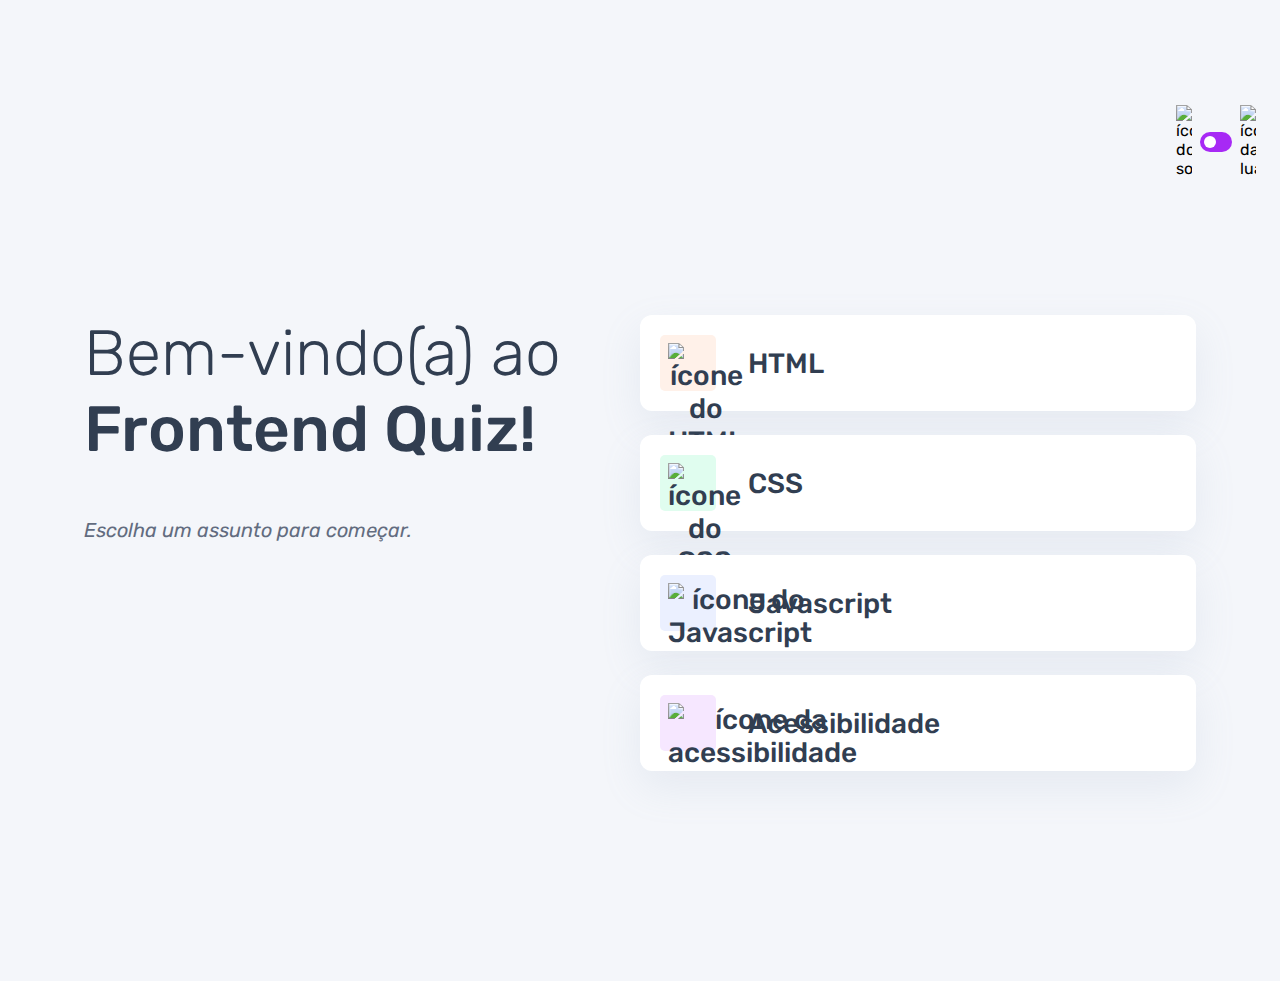
==== index.html @ 85b2d0f0 "primeiras adaptações da responsividade" ====
<!DOCTYPE html>
<html lang="pt-BR">
<head>
    <meta charset="UTF-8">
    <meta name="viewport" content="width=device-width, initial-scale=1.0">
    <link rel="preconnect" href="https://fonts.googleapis.com">
<link rel="preconnect" href="https://fonts.gstatic.com" crossorigin>
<link href="https://fonts.googleapis.com/css2?family=Rubik:ital,wght@0,300..900;1,300..900&display=swap" rel="stylesheet">
    <link rel="stylesheet" href="style.css">
    <title>Quiz App</title>
</head>
<body>
    <header>
        <div class="tema">
            <img src="./assets/images/icon-sun-dark.svg" alt="ícone do sol">
            <button>
                <div></div>
            </button>
            <img src="./assets/images/icon-moon-dark.svg" alt="ícone da lua">
        </div>
    </header>

    <main>
        <section class="boas_vindas">
            <h1>
                Bem-vindo(a) ao <br>
            <strong>Frontend Quiz!</strong>
            </h1>

            <p>Escolha um assunto para começar.</p>
        </section>

        <section class="assuntos">
            <button class="botao_html">
                <div>
                    <img src="./assets/images/icon-html.svg" alt="ícone do HTML">
                </div>
                HTML
            </button>

            <button class="botao_css">
                <div>
                    <img src="./assets/images/icon-css.svg" alt="ícone do CSS">
                </div>
                CSS
            </button>

            <button class="botao_javascript">
                <div>
                    <img src="./assets/images/icon-js.svg" alt="ícone do Javascript">
                </div>
                Javascript
            </button>

            <button class="botao_acessibilidade">
                <div>
                    <img src="./assets/images/icon-accessibility.svg" alt="ícone da acessibilidade">
                </div>
                Acessibilidade
            </button>
        </section>
    </main>
</body>
</html>
---- style.css ----
* {
    margin: 0;
    padding: 0;
    box-sizing: border-box;
    font-family: "Rubik", sans-serif;
    -webkit-font-smoothing: antialiased;
}

:root {
    --bg-color: #f4f6fa;
    --purple: #a729f5;
    --primary-text-color: #313e51;
    --secundary-text-color: #626c7f;
    --button-bg: #fff;
    --shadow: 0px 16px 40px 0px rgba(143, 160, 193, 0.14);
    --bg-html: #fff1e9;
    --bg-css: #e0fdef;
    --bg-javascript: #ebf0ff;
    --bg-acessibilidade: #f6e7ff;
    --white: #fff;
    --bg-mobile: url(./assets/images/pattern-background-mobile-light.svg);
    --bg-desktop: url(./assets/images/pattern-background-desktop-light.svg);
}

body {
    height: 100svh;
    background: var(--bg-mobile) var(--bg-color);
    background-repeat: no-repeat;
    background-size: cover;
}

header {
    padding: 16px 24px;
    display: flex;
    justify-content: flex-end;
}

.tema {
    padding: 8px 0;
    display: flex;
    align-items: center;
    gap: 8px;
}

.tema img {
    width: 16px;
}

.tema button {
    height: 20px;
    width: 32px;
    background: var(--purple);
    border: 0;
    border-radius: 999px;
    padding: 4px;
}

.tema button div {
    background: var(--white);
    width: 12px;
    height: 12px;
    border-radius: 999px;
}

main {  
    padding: 32px 24px;
}

.boas_vindas {
    margin-bottom: 40px;
}

.boas_vindas h1 {
    font-size: 40px;
    font-weight: 300;
    color: var(--primary-text-color);
    margin-bottom: 16px;
}

.boas_vindas h1 strong {
    font-weight: 500;
}

.boas_vindas p {
    color: var(--secundary-text-color);
    font-size: 14px;
    line-height: 150%;
    font-style: italic;
}

.assuntos {
    display: flex;
    flex-direction: column;
    gap: 12px;
}

.assuntos button {
    border: none;
    background: var(--button-bg);
    display: flex;
    align-items: center;
    gap: 16px;
    padding: 12px;
    border-radius: 12px;
    box-shadow: var(--shadow);
    font-size: 18px;
    font-weight: 500;
    color: var(--primary-text-color);
}

.assuntos button div {
    width: 40px;
    height: 40px;
    padding: 5px;
    border-radius: 5px;
}

.assuntos img {
    width: 100%;
}

.botao_html div {
    background: var(--bg-html);
}

.botao_css div {
    background: var(--bg-css);
}

.botao_javascript div {
    background: var(--bg-javascript);
}

.botao_acessibilidade div {
    background: var(--bg-acessibilidade);
}

@media(min-width: 1100px) {
    body {
        background: var(--bg-desktop) var(--bg-color);
        background-size: cover;
        background-repeat: no-repeat;
    }

    header {
        margin-block: 81px;
    }

    .tema img {

    }
    
    main {
        display: flex;
        max-width: 1160px;
        margin-inline: auto;
    }

    section {
        width: 100%;
    }

    .boas_vindas h1 {
        font-size: 64px;
        margin-bottom: 48px;
    }

    .boas_vindas p {
        font-size: 20px;
    }

    .assuntos {
        gap: 24px;
    }

    .assuntos button {
        font-size: 28px;
        padding: 20px;
        gap: 32px;
    }
    
    .assuntos button div {
        width: 56px;
        height: 56px;
        padding: 8px;
    }
}
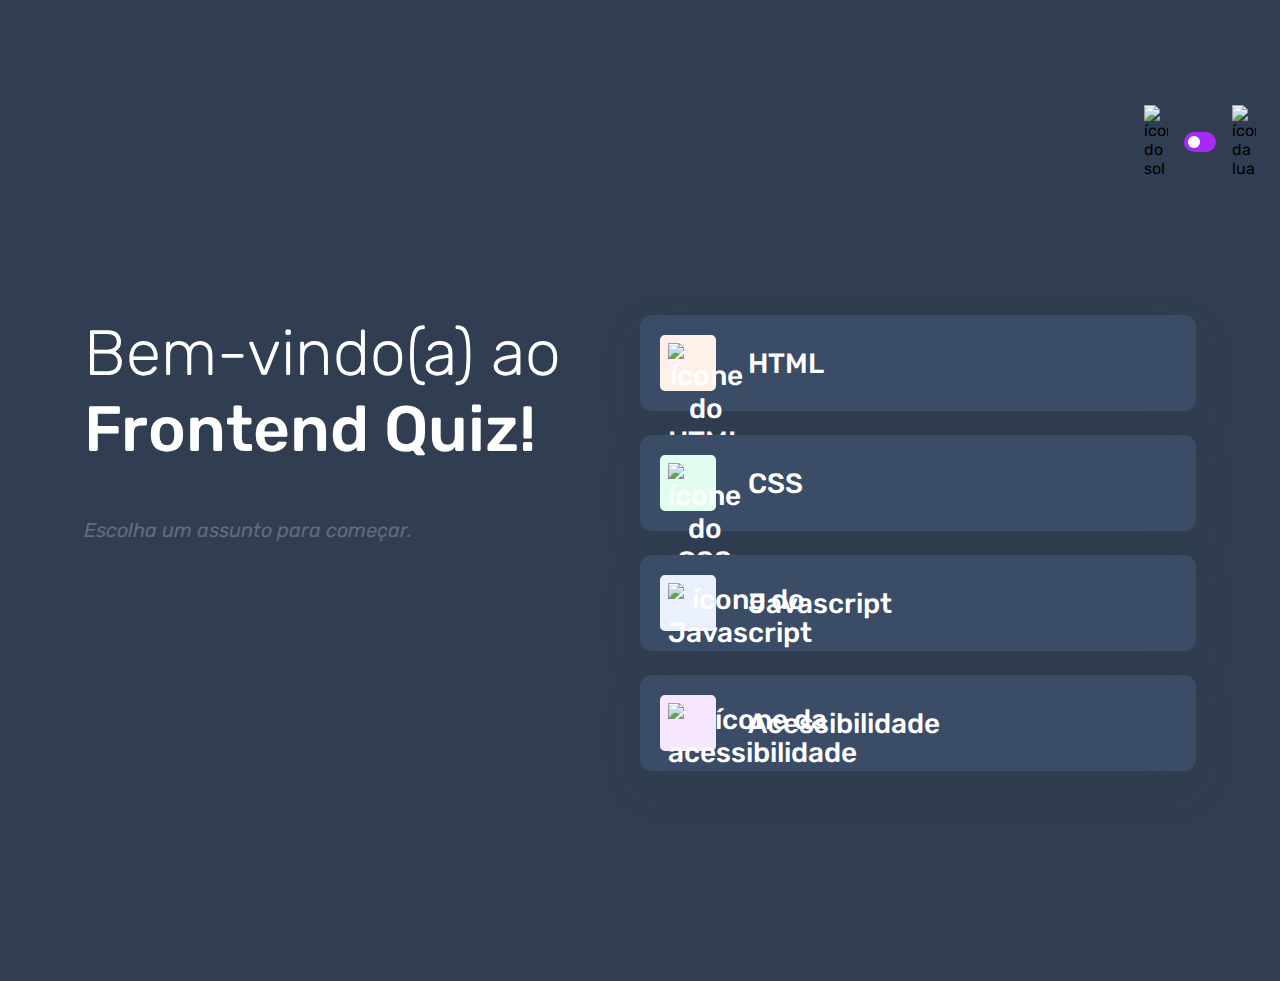
==== commit b375f9ab: "adaptação das cores para o tema escuro" ====
--- a/index.html
+++ b/index.html
@@ -9,7 +9,7 @@
     <link rel="stylesheet" href="style.css">
     <title>Quiz App</title>
 </head>
-<body>
+<body class="escuro">
     <header>
         <div class="tema">
             <img src="./assets/images/icon-sun-dark.svg" alt="ícone do sol">
--- a/style.css
+++ b/style.css
@@ -22,6 +22,16 @@
     --bg-desktop: url(./assets/images/pattern-background-desktop-light.svg);
 }
 
+body.escuro {
+    --bg-color: #313e51;
+    --bg-mobile: url(./assets/images/pattern-background-mobile-dark.svg);
+    --bg-desktop: url(./assets/images/pattern-background-desktop-dark.svg);
+    --primary-text-color: #fff;
+    --segundary-text-color: #abc1e1;
+    --button-bg: #3b4d66;
+    --shadow: 0px 16px 40px 0px rgba(49, 62, 81, 0.14);
+}
+
 body {
     height: 100svh;
     background: var(--bg-mobile) var(--bg-color);
@@ -146,10 +156,24 @@
         margin-block: 81px;
     }
 
+    .tema {
+        gap: 16px;
+    }
+
     .tema img {
-
-    }
-    
+        width: 24px;
+    }
+
+    .tema_button {
+        width: 48px;
+        height: 28px;
+    }
+
+    .tema_button div {
+        width: 20px;
+        height: 20px;
+    }
+
     main {
         display: flex;
         max-width: 1160px;
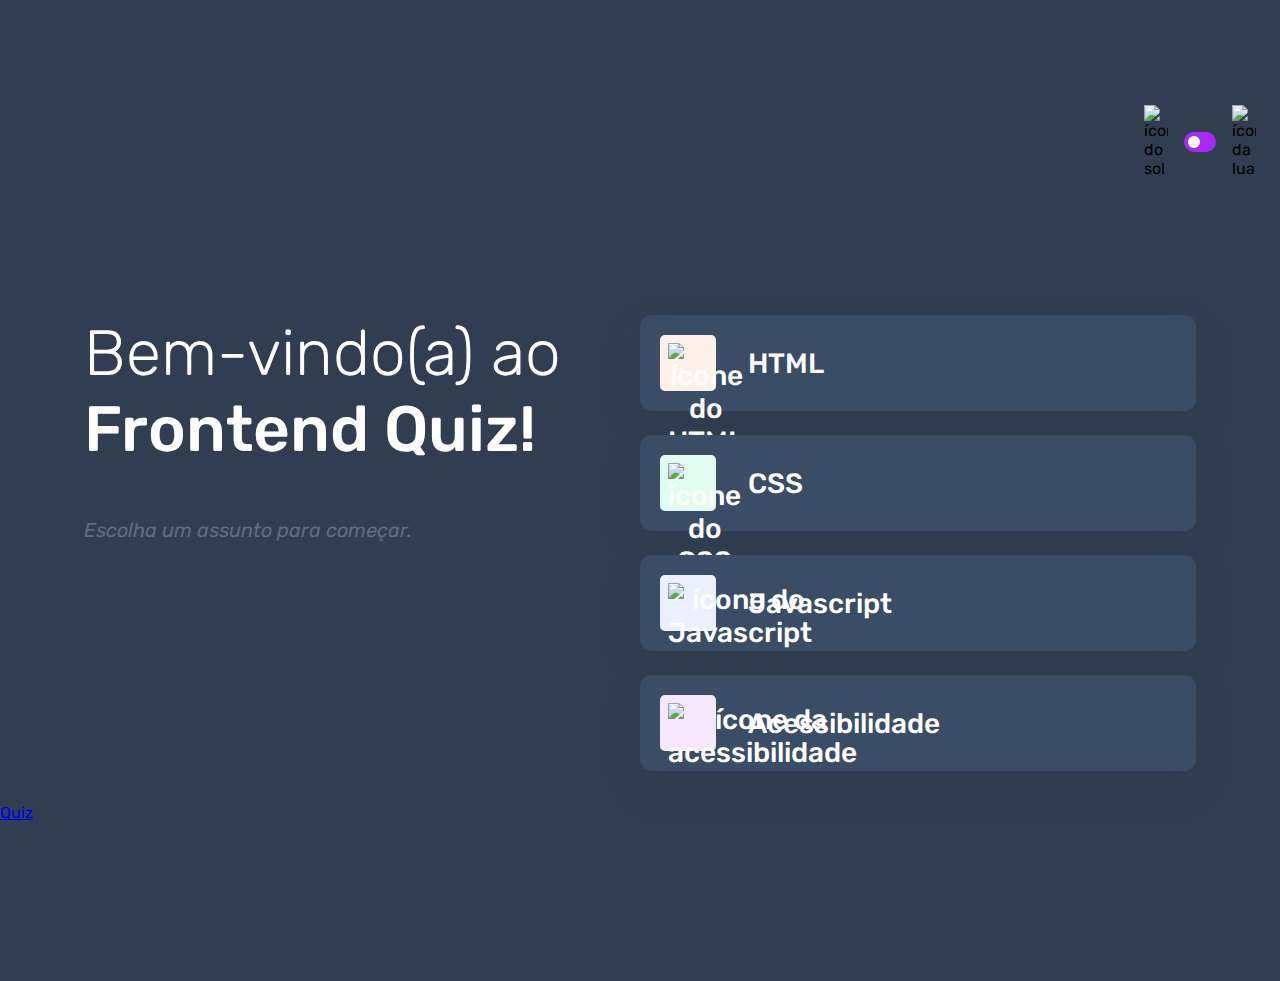
==== commit faeeb794: "criação da página do quiz" ====
--- a/index.html
+++ b/index.html
@@ -60,5 +60,7 @@
             </button>
         </section>
     </main>
+
+    <a href="./pages/quiz/quiz.html">Quiz</a>
 </body>
 </html>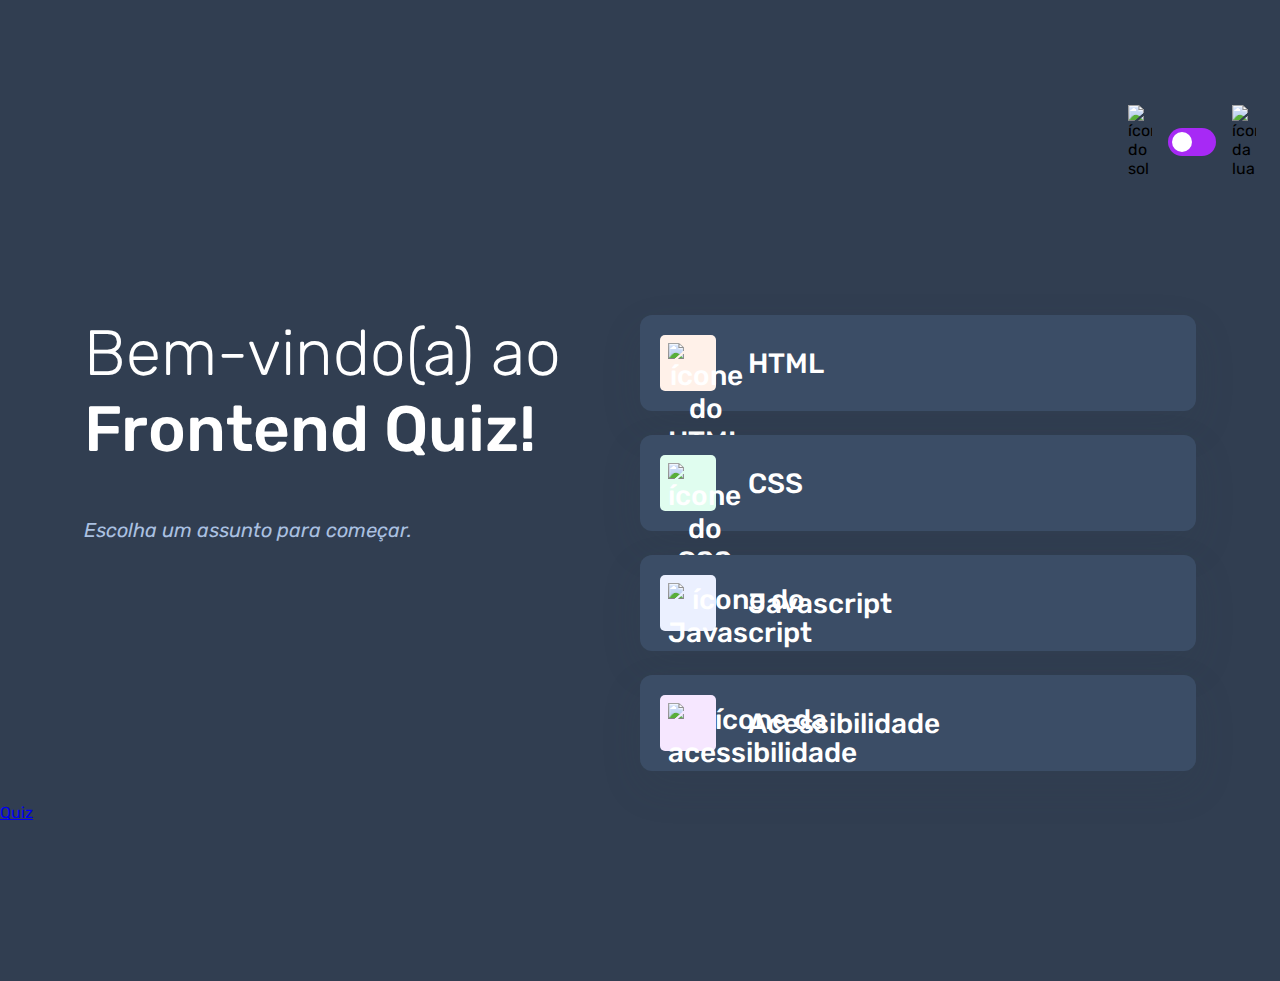
==== commit 422d3883: "estilização da página do quiz na metade" ====
--- a/index.html
+++ b/index.html
@@ -4,8 +4,8 @@
     <meta charset="UTF-8">
     <meta name="viewport" content="width=device-width, initial-scale=1.0">
     <link rel="preconnect" href="https://fonts.googleapis.com">
-<link rel="preconnect" href="https://fonts.gstatic.com" crossorigin>
-<link href="https://fonts.googleapis.com/css2?family=Rubik:ital,wght@0,300..900;1,300..900&display=swap" rel="stylesheet">
+    <link rel="preconnect" href="https://fonts.gstatic.com" crossorigin>
+    <link href="https://fonts.googleapis.com/css2?family=Rubik:ital,wght@0,300..900;1,300..900&display=swap" rel="stylesheet">
     <link rel="stylesheet" href="style.css">
     <title>Quiz App</title>
 </head>
--- a/style.css
+++ b/style.css
@@ -27,7 +27,7 @@
     --bg-mobile: url(./assets/images/pattern-background-mobile-dark.svg);
     --bg-desktop: url(./assets/images/pattern-background-desktop-dark.svg);
     --primary-text-color: #fff;
-    --segundary-text-color: #abc1e1;
+    --secundary-text-color: #abc1e1;
     --button-bg: #3b4d66;
     --shadow: 0px 16px 40px 0px rgba(49, 62, 81, 0.14);
 }
@@ -164,12 +164,12 @@
         width: 24px;
     }
 
-    .tema_button {
+    .tema button {
         width: 48px;
         height: 28px;
     }
 
-    .tema_button div {
+    .tema button div {
         width: 20px;
         height: 20px;
     }
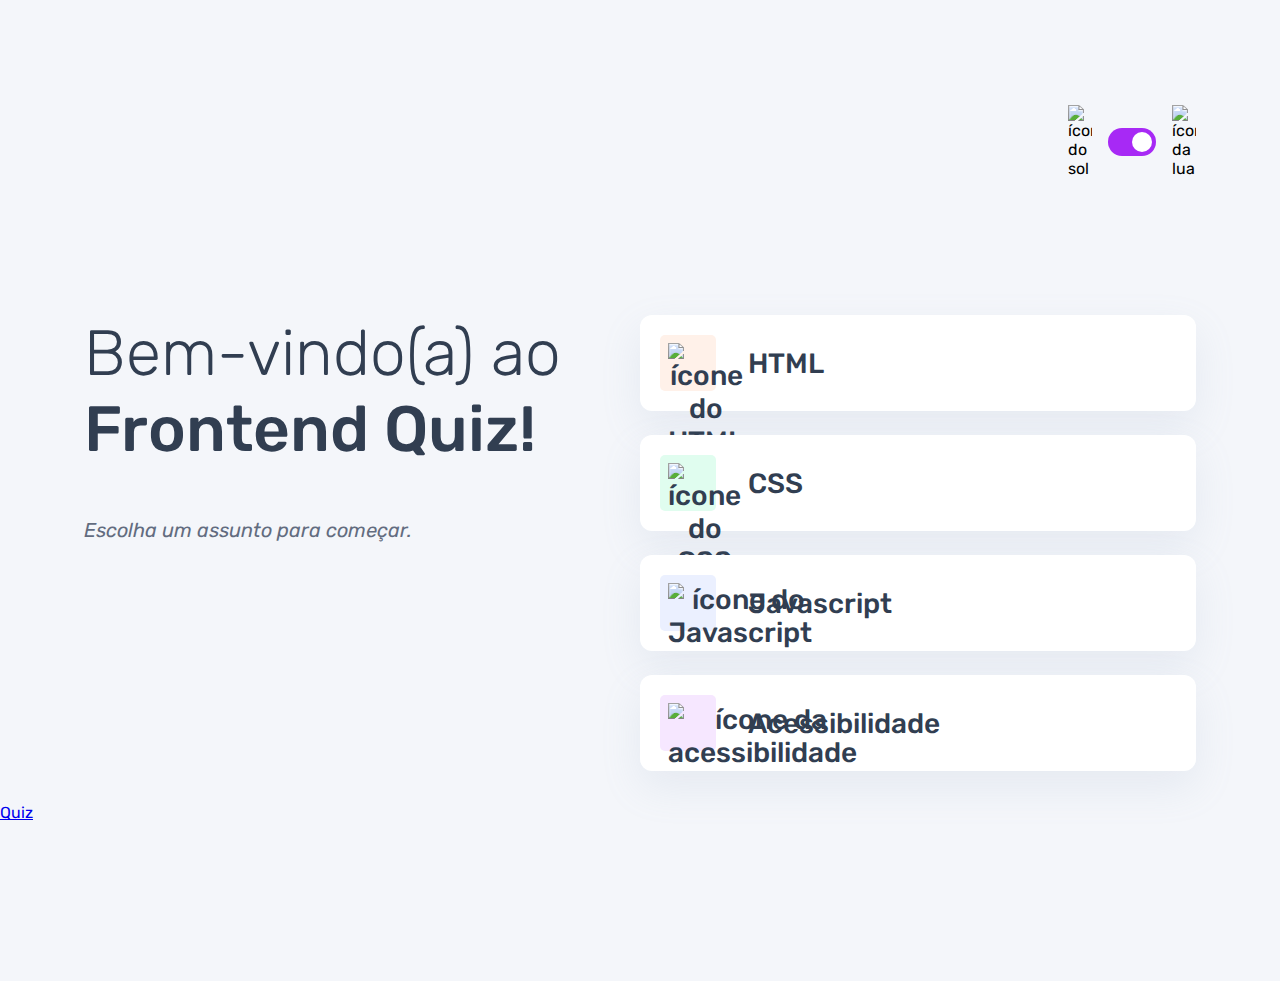
==== commit be8b3483: "primeiros ajustes do tema no Javascript" ====
--- a/index.html
+++ b/index.html
@@ -7,9 +7,10 @@
     <link rel="preconnect" href="https://fonts.gstatic.com" crossorigin>
     <link href="https://fonts.googleapis.com/css2?family=Rubik:ital,wght@0,300..900;1,300..900&display=swap" rel="stylesheet">
     <link rel="stylesheet" href="style.css">
+    <script src="./script.js" defer></script>
     <title>Quiz App</title>
 </head>
-<body class="escuro">
+<body>
     <header>
         <div class="tema">
             <img src="./assets/images/icon-sun-dark.svg" alt="ícone do sol">
--- a/style.css
+++ b/style.css
@@ -43,6 +43,8 @@
     padding: 16px 24px;
     display: flex;
     justify-content: flex-end;
+    max-width: 1160px;
+    margin-inline: auto;
 }
 
 .tema {
@@ -63,6 +65,8 @@
     border: 0;
     border-radius: 999px;
     padding: 4px;
+    display: flex;
+    justify-content: flex-end;
 }
 
 .tema button div {
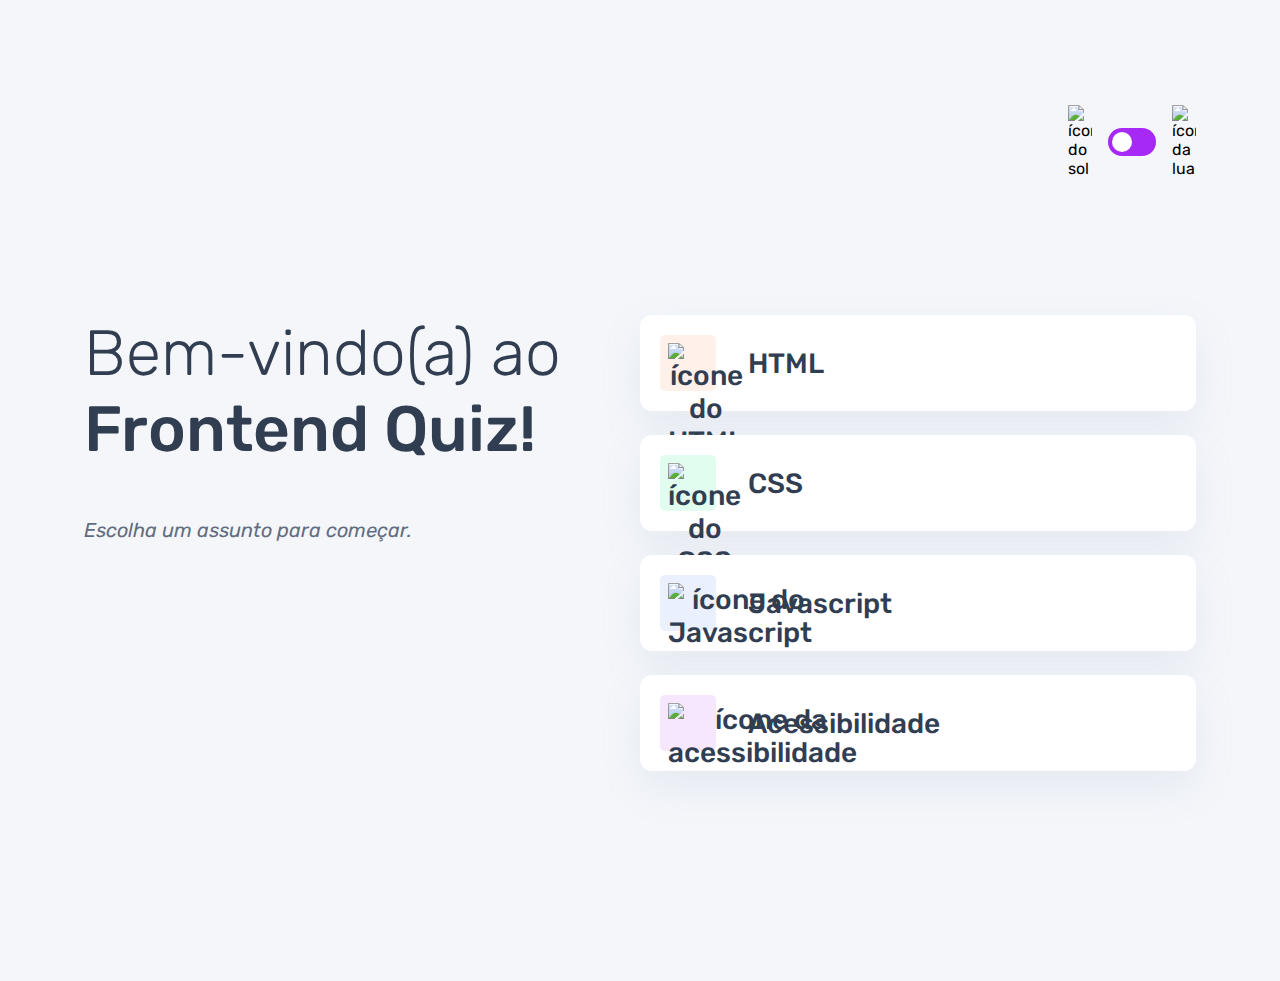
==== commit d9f9755e: "adicionada a função para escolher o tema do quiz no index.html" ====
--- a/index.html
+++ b/index.html
@@ -7,7 +7,7 @@
     <link rel="preconnect" href="https://fonts.gstatic.com" crossorigin>
     <link href="https://fonts.googleapis.com/css2?family=Rubik:ital,wght@0,300..900;1,300..900&display=swap" rel="stylesheet">
     <link rel="stylesheet" href="style.css">
-    <script src="./script.js" defer></script>
+    <script src="./script.js" type="module"></script>
     <title>Quiz App</title>
 </head>
 <body>
@@ -61,7 +61,5 @@
             </button>
         </section>
     </main>
-
-    <a href="./pages/quiz/quiz.html">Quiz</a>
 </body>
 </html>--- a/style.css
+++ b/style.css
@@ -66,7 +66,7 @@
     border-radius: 999px;
     padding: 4px;
     display: flex;
-    justify-content: flex-end;
+    cursor: pointer;
 }
 
 .tema button div {
@@ -120,6 +120,7 @@
     font-size: 18px;
     font-weight: 500;
     color: var(--primary-text-color);
+    cursor: pointer;
 }
 
 .assuntos button div {
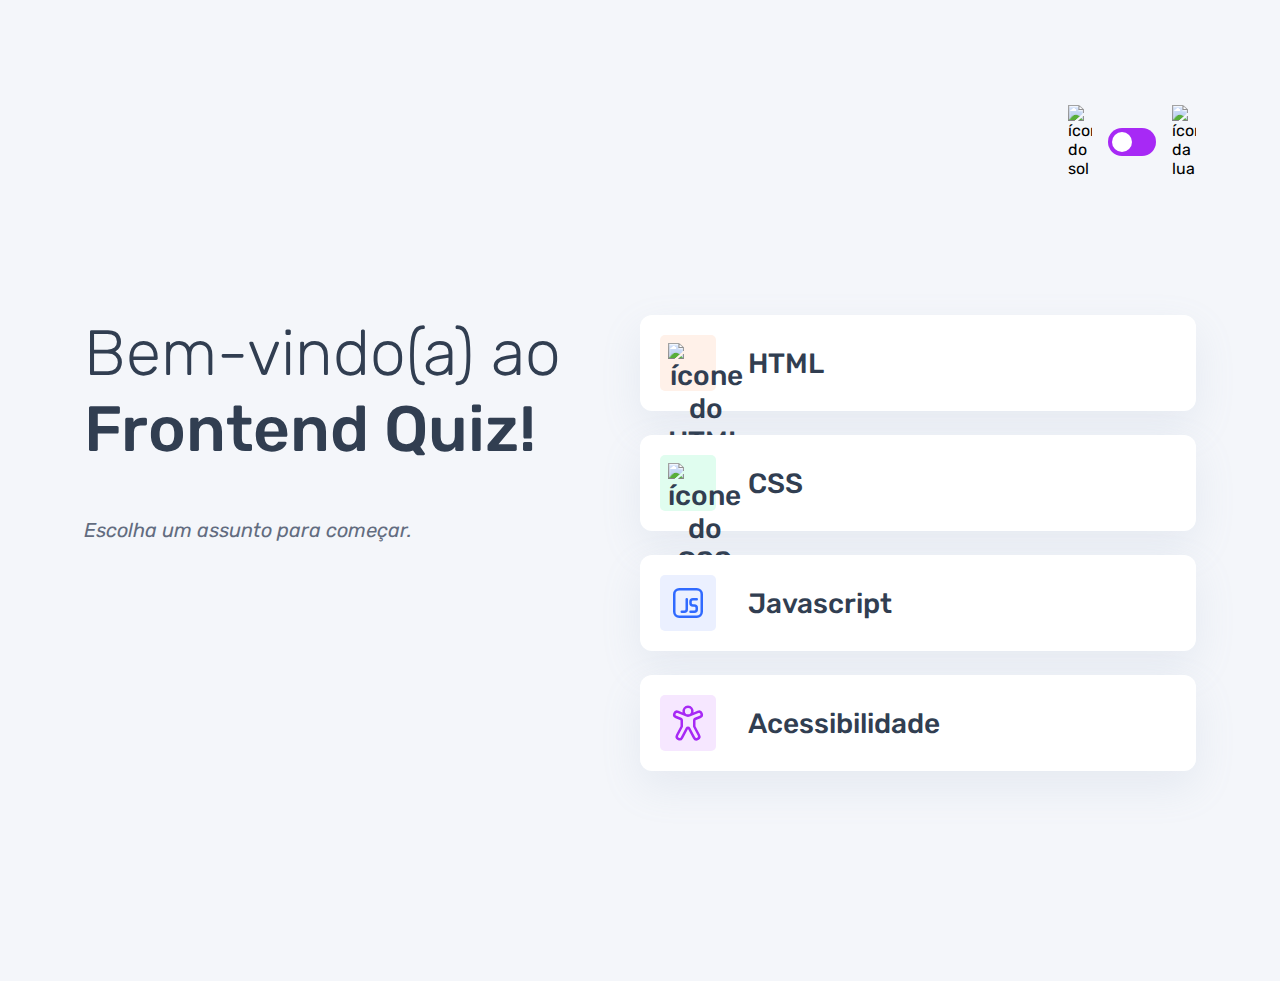
==== commit bab0ed54: "alteração dinâmica do assunto da página" ====
--- a/index.html
+++ b/index.html
@@ -48,14 +48,14 @@
 
             <button class="botao_javascript">
                 <div>
-                    <img src="./assets/images/icon-js.svg" alt="ícone do Javascript">
+                    <img src="./assets/images/icon-javascript.svg" alt="ícone do Javascript">
                 </div>
                 Javascript
             </button>
 
             <button class="botao_acessibilidade">
                 <div>
-                    <img src="./assets/images/icon-accessibility.svg" alt="ícone da acessibilidade">
+                    <img src="./assets/images/icon-acessibilidade.svg" alt="ícone da acessibilidade">
                 </div>
                 Acessibilidade
             </button>
